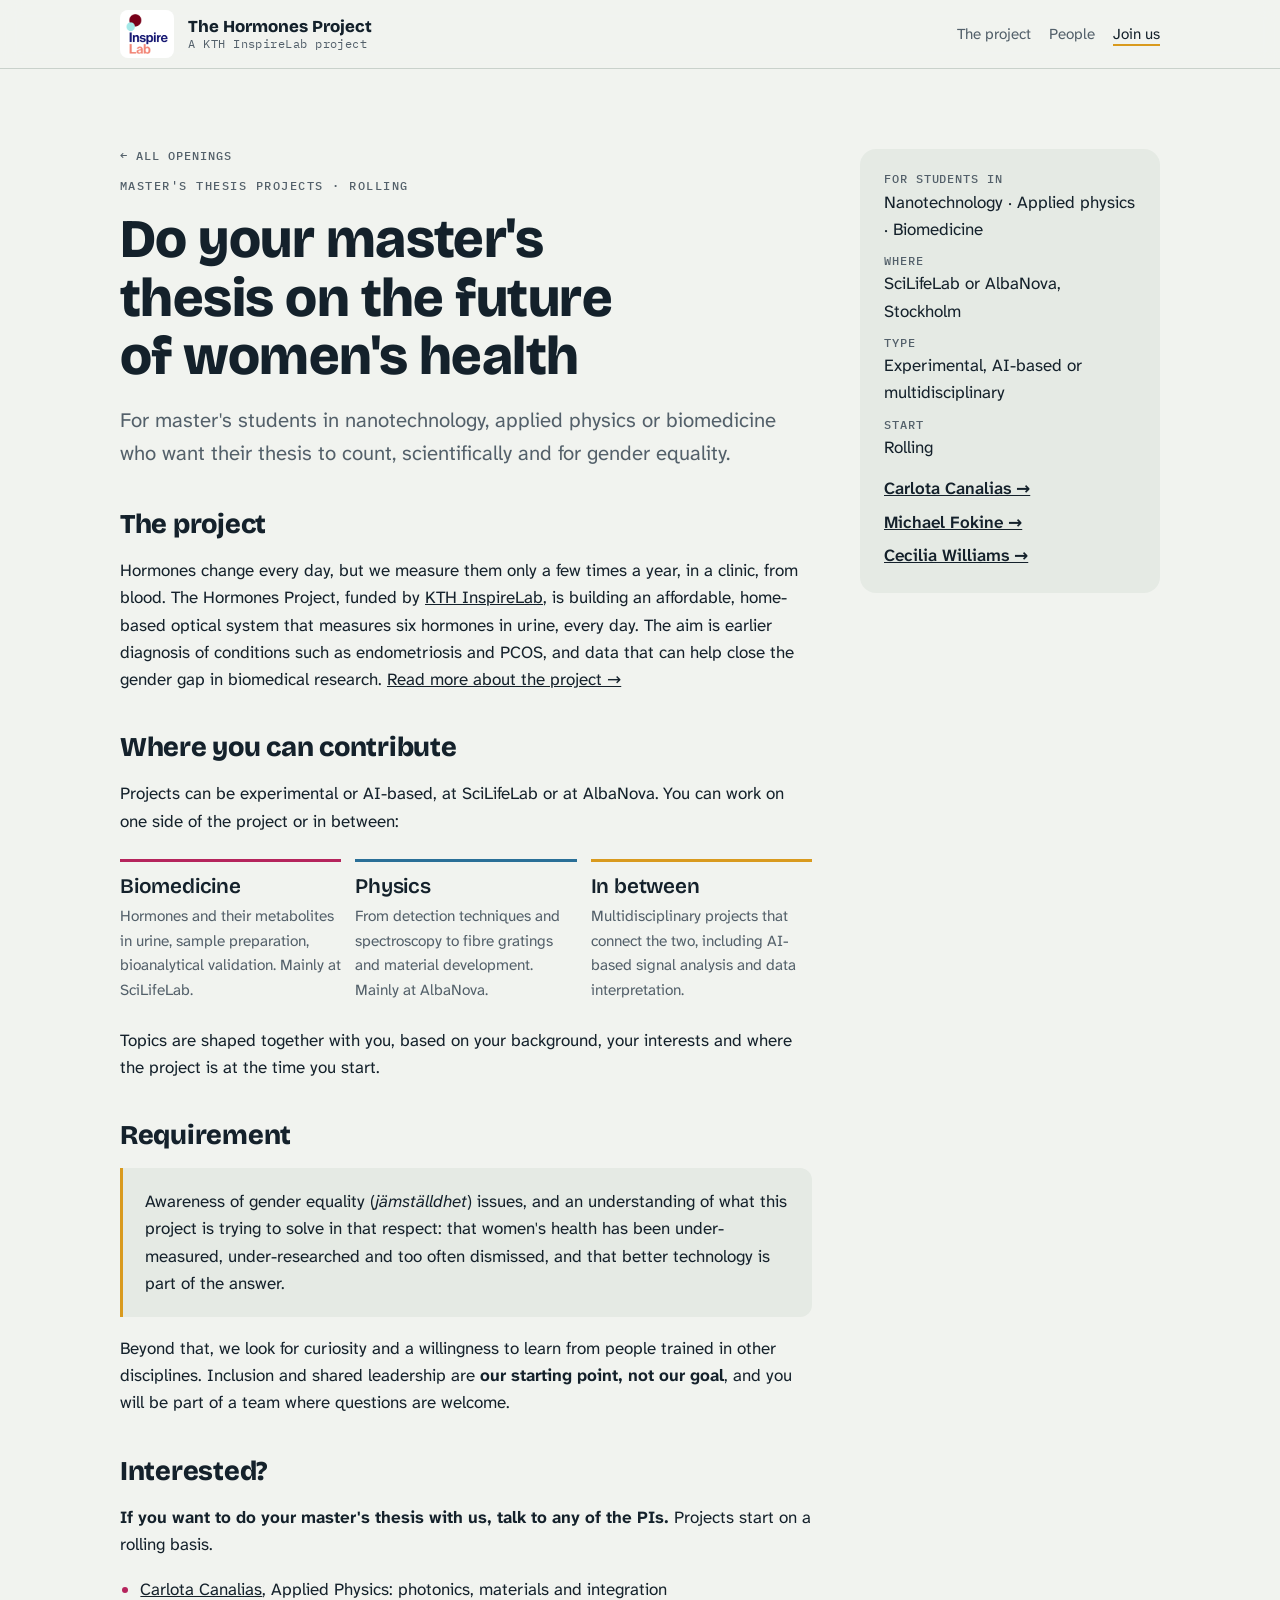
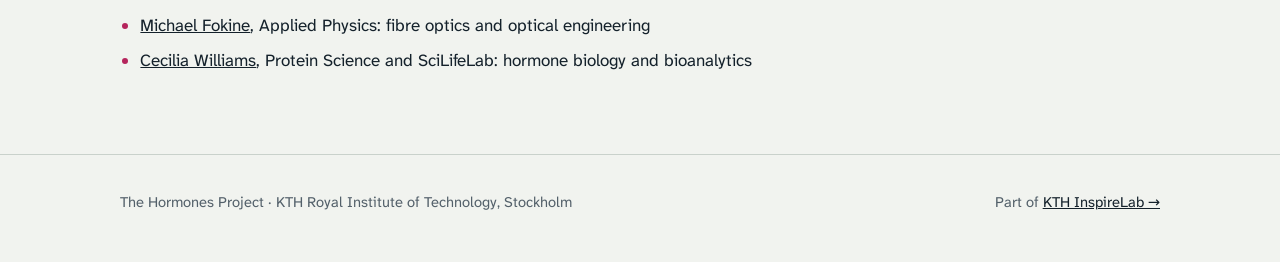
==== master.html @ 11ae4a55 "Add Hormones Project website Main page, PhD ad and master's thesis page for the KTH InspireLab Hormo" ====
<!doctype html>
<html lang="en">
<head>
<meta charset="utf-8">
<meta name="viewport" content="width=device-width, initial-scale=1, viewport-fit=cover">
<title>Master's Thesis Projects · Hormones Project</title>
<meta name="description" content="Master's thesis projects in the KTH InspireLab Hormones Project, for students in nanotechnology, applied physics and biomedicine.">
<link rel="icon" href="inspirelab-logo.png">
<link rel="preconnect" href="https://fonts.googleapis.com">
<link rel="preconnect" href="https://fonts.gstatic.com" crossorigin>
<link rel="stylesheet" href="https://fonts.googleapis.com/css2?family=Bricolage+Grotesque:opsz,wght@12..96,400;12..96,600;12..96,800&family=Atkinson+Hyperlegible+Next:wght@400;600&family=IBM+Plex+Mono:wght@400;500&display=swap">
<link rel="stylesheet" href="style.css">
</head>
<body>
<header class="nav">
  <div class="wrap">
    <div class="brand">
      <a class="logo" href="https://www.kth.se/inspirelab" title="KTH InspireLab"><img src="inspirelab-logo.png" alt="KTH InspireLab" width="240" height="227"></a>
      <a class="name" href="index.html">The Hormones Project<small>A KTH InspireLab project</small></a>
    </div>
    <nav aria-label="Main">
      <ul>
        <li><a href="index.html#project">The project</a></li>
        <li><a href="index.html#people">People</a></li>
        <li><a class="cta" href="index.html#join">Join us</a></li>
      </ul>
    </nav>
  </div>
</header>

<main class="ad">
  <div class="wrap">
    <article>
      <a class="back" href="index.html#join">← All openings</a>
      <div class="eyebrow">Master's thesis projects · Rolling</div>
      <h1>Do your master's thesis on the future of women's health</h1>
      <p class="lede">For master's students in nanotechnology, applied physics or biomedicine who want their thesis to count, scientifically and for gender equality.</p>

      <h2>The project</h2>
      <p>Hormones change every day, but we measure them only a few times a year, in a clinic, from blood. The Hormones Project, funded by <a href="https://www.kth.se/inspirelab">KTH InspireLab</a>, is building an affordable, home-based optical system that measures six hormones in urine, every day. The aim is earlier diagnosis of conditions such as endometriosis and PCOS, and data that can help close the gender gap in biomedical research. <a href="index.html#project">Read more about the project →</a></p>

      <h2>Where you can contribute</h2>
      <p>Projects can be experimental or AI-based, at SciLifeLab or at AlbaNova. You can work on one side of the project or in between:</p>
      <div class="tracks">
        <div><h3>Biomedicine</h3><p>Hormones and their metabolites in urine, sample preparation, bioanalytical validation. Mainly at SciLifeLab.</p></div>
        <div><h3>Physics</h3><p>From detection techniques and spectroscopy to fibre gratings and material development. Mainly at AlbaNova.</p></div>
        <div><h3>In between</h3><p>Multidisciplinary projects that connect the two, including AI-based signal analysis and data interpretation.</p></div>
      </div>
      <p>Topics are shaped together with you, based on your background, your interests and where the project is at the time you start.</p>

      <h2>Requirement</h2>
      <div class="callout">
        <p>Awareness of gender equality (<em>jämställdhet</em>) issues, and an understanding of what this project is trying to solve in that respect: that women's health has been under-measured, under-researched and too often dismissed, and that better technology is part of the answer.</p>
      </div>
      <p>Beyond that, we look for curiosity and a willingness to learn from people trained in other disciplines. Inclusion and shared leadership are <strong>our starting point, not our goal</strong>, and you will be part of a team where questions are welcome.</p>

      <h2>Interested?</h2>
      <p><strong>If you want to do your master's thesis with us, talk to any of the PIs.</strong> Projects start on a rolling basis.</p>
      <ul>
        <li><a href="https://www.kth.se/profile/ccg">Carlota Canalias</a>, Applied Physics: photonics, materials and integration</li>
        <li><a href="https://www.kth.se/profile/fokine">Michael Fokine</a>, Applied Physics: fibre optics and optical engineering</li>
        <li><a href="https://www.kth.se/profile/cwil">Cecilia Williams</a>, Protein Science and SciLifeLab: hormone biology and bioanalytics</li>
      </ul>
    </article>

    <aside aria-label="Key facts">
      <dl>
        <div><dt>For students in</dt><dd>Nanotechnology · Applied physics · Biomedicine</dd></div>
        <div><dt>Where</dt><dd>SciLifeLab or AlbaNova, Stockholm</dd></div>
        <div><dt>Type</dt><dd>Experimental, AI-based or multidisciplinary</dd></div>
        <div><dt>Start</dt><dd>Rolling</dd></div>
      </dl>
      <ul class="pi-links">
        <li><a href="https://www.kth.se/profile/ccg">Carlota Canalias →</a></li>
        <li><a href="https://www.kth.se/profile/fokine">Michael Fokine →</a></li>
        <li><a href="https://www.kth.se/profile/cwil">Cecilia Williams →</a></li>
      </ul>
    </aside>
  </div>
</main>

<footer>
  <div class="wrap">
    <span>The Hormones Project · KTH Royal Institute of Technology, Stockholm</span>
    <span>Part of <a href="https://www.kth.se/inspirelab">KTH InspireLab →</a></span>
  </div>
</footer>
</body>
</html>
---- style.css ----
/* Shared styles for the Hormones Project pages. A continuous hormone curve vs. sparse clinic dots is the recurring motif. */
:root{
  --paper:#F1F3EF; --paper-2:#E5EAE4; --ink:#14212B; --muted:#53606A; --line:#C9D1CB;
  --curve:#B5245C; --curve-soft:#B5245C22; --sample:#D99A1E; --sample-soft:#D99A1E33; --light:#2A6F97;
  --display:"Bricolage Grotesque",ui-sans-serif,system-ui,sans-serif;
  --body:"Atkinson Hyperlegible Next",ui-sans-serif,system-ui,-apple-system,"Segoe UI",sans-serif;
  --mono:"IBM Plex Mono",ui-monospace,SFMono-Regular,Menlo,monospace;
  --wrap:1120px;
}
@media (prefers-color-scheme: dark){:root:not([data-theme="light"]){
  --paper:#0E151B; --paper-2:#16212A; --ink:#E6ECE8; --muted:#9AA7AE; --line:#2A3843;
  --curve:#F0679A; --curve-soft:#F0679A26; --sample:#F2B544; --sample-soft:#F2B54433; --light:#6FB3D9; color-scheme:dark}}
:root[data-theme="dark"]{
  --paper:#0E151B; --paper-2:#16212A; --ink:#E6ECE8; --muted:#9AA7AE; --line:#2A3843;
  --curve:#F0679A; --curve-soft:#F0679A26; --sample:#F2B544; --sample-soft:#F2B54433; --light:#6FB3D9; color-scheme:dark}

*{box-sizing:border-box}
html{scroll-behavior:smooth}
@media (prefers-reduced-motion: reduce){html{scroll-behavior:auto}*{animation:none!important;transition:none!important}}
body{margin:0;background:var(--paper);color:var(--ink);font:400 1.0625rem/1.6 var(--body)}
a{color:inherit}
a:focus-visible,button:focus-visible{outline:2px solid var(--curve);outline-offset:3px;border-radius:4px}
img{max-width:100%}
[hidden]{display:none!important}
.wrap{max-width:var(--wrap);margin:0 auto;padding-inline:clamp(16px,4vw,40px)}
h1,h2,h3{font-family:var(--display);text-wrap:balance;margin:0;line-height:1.08;letter-spacing:-.01em}
h1{font-size:clamp(2.4rem,6.4vw,5rem);font-weight:800}
h2{font-size:clamp(1.9rem,4vw,3rem);font-weight:800}
h3{font-size:1.3rem;font-weight:600}
p{margin:0;max-width:64ch}
.eyebrow{font:500 .78rem/1 var(--mono);letter-spacing:.12em;text-transform:uppercase;color:var(--muted)}
.lede{font-size:clamp(1.1rem,1.6vw,1.3rem);color:var(--muted)}
section{padding-block:clamp(56px,9vw,112px);border-top:1px solid var(--line)}
.stack{display:flex;flex-direction:column;gap:20px}
.src{font:400 .72rem/1.4 var(--mono);color:var(--muted)}

/* nav */
header.nav{position:sticky;top:env(safe-area-inset-top,0px);z-index:10;background:color-mix(in srgb,var(--paper) 88%,transparent);backdrop-filter:blur(10px);border-bottom:1px solid var(--line)}
header.nav .wrap{display:flex;align-items:center;justify-content:space-between;gap:16px;padding-block:10px;flex-wrap:wrap}
.brand{display:flex;align-items:center;gap:14px;min-width:0}
.brand .logo{display:block;flex:none;background:#fff;border-radius:8px;padding:4px 6px;line-height:0}
.brand .logo img{height:40px;width:auto}
.brand .name{font:800 1.05rem/1.15 var(--display);text-decoration:none}
.brand .name small{display:block;font:400 .72rem/1.2 var(--mono);color:var(--muted);letter-spacing:.04em}
nav ul{display:flex;gap:4px 18px;list-style:none;margin:0;padding:0;flex-wrap:wrap;font-size:.95rem}
nav a{text-decoration:none;color:var(--muted)}
nav a:hover{color:var(--ink)}
nav a.cta{color:var(--ink);border-bottom:2px solid var(--sample)}

/* hero */
.hero{padding-block:clamp(40px,7vw,88px) clamp(32px,5vw,56px);border-top:0}
.hero .grid{display:grid;grid-template-columns:minmax(0,1fr);gap:28px}
.hero h1 span{color:var(--curve)}
.part-of{display:inline-flex;align-items:center;gap:10px;text-decoration:none;font:500 .78rem/1 var(--mono);letter-spacing:.12em;text-transform:uppercase;color:var(--muted)}
.part-of:hover{color:var(--ink)}
.part-of img{height:28px;width:auto;background:#fff;border-radius:6px;padding:3px 4px}
.btns{display:flex;gap:12px;flex-wrap:wrap}
.btn{display:inline-flex;align-items:center;gap:8px;padding:12px 20px;border-radius:999px;text-decoration:none;font-weight:600;border:1.5px solid var(--ink)}
.btn.solid{background:var(--ink);color:var(--paper)}
.btn:hover{transform:translateY(-1px)}
.chart{margin-top:8px;background:var(--paper-2);border-radius:18px;padding:clamp(14px,2.5vw,28px);overflow-x:auto}
.chart svg{display:block;width:100%;min-width:560px;height:auto}
.chart text{font-family:var(--mono);font-size:11px;fill:var(--muted)}
.legend{display:flex;flex-wrap:wrap;gap:8px 22px;margin-top:12px;font:400 .8rem/1.3 var(--mono);color:var(--muted)}
.legend b{display:inline-block;width:18px;height:3px;border-radius:2px;vertical-align:middle;margin-right:8px}

/* problem / tubes */
.two{display:grid;grid-template-columns:minmax(0,1fr);gap:40px}
@media(min-width:860px){.two{grid-template-columns:minmax(0,5fr) minmax(0,6fr);align-items:start}}
.tubes{display:flex;flex-direction:column;gap:22px}
.row-label{display:flex;justify-content:space-between;gap:12px;font:400 .78rem/1.3 var(--mono);color:var(--muted);margin-bottom:8px}
.row{display:grid;grid-template-columns:repeat(28,minmax(0,1fr));gap:3px}
.tube{aspect-ratio:1/3.4;max-width:100%;border:1.5px solid var(--line);border-radius:3px 3px 8px 8px;position:relative;overflow:hidden}
.tube.on::after{content:"";position:absolute;inset:auto 0 0 0;height:62%;background:var(--sample)}
.tube.on{border-color:var(--sample)}
.days{display:flex;justify-content:space-between;font:400 .72rem/1 var(--mono);color:var(--muted);margin-top:6px}
.pull{font:600 clamp(1.3rem,2.4vw,1.8rem)/1.25 var(--display);max-width:30ch}
.pull em{font-style:normal;color:var(--curve)}

/* stats */
.stats{display:grid;grid-template-columns:minmax(0,1fr);gap:28px;margin-top:48px}
@media(min-width:760px){.stats{grid-template-columns:repeat(3,minmax(0,1fr))}}
.stats div{display:flex;flex-direction:column;gap:8px;padding-top:16px;border-top:3px solid var(--curve)}
.stats .n{font:800 clamp(2.2rem,4vw,3rem)/1 var(--display);color:var(--curve)}

/* idea flow / steps */
.flow{display:grid;grid-template-columns:minmax(0,1fr);gap:0;margin-top:36px;border:1px solid var(--line);border-radius:18px;overflow:hidden}
@media(min-width:760px){.flow{grid-template-columns:repeat(3,minmax(0,1fr))}}
.flow > div{padding:26px;display:flex;flex-direction:column;gap:10px;background:var(--paper)}
.flow > div + div{border-top:1px solid var(--line)}
@media(min-width:760px){.flow > div + div{border-top:0;border-left:1px solid var(--line)}}
.flow .k{font:500 .75rem/1 var(--mono);letter-spacing:.1em;text-transform:uppercase}
.flow > div:nth-child(1) .k{color:var(--light)} .flow > div:nth-child(2) .k{color:var(--sample)} .flow > div:nth-child(3) .k{color:var(--curve)}
.flow p{color:var(--muted);font-size:.98rem}
.steps{display:grid;grid-template-columns:minmax(0,1fr);gap:0;margin:40px 0 0;padding:0;list-style:none;counter-reset:s}
@media(min-width:900px){.steps{grid-template-columns:repeat(4,minmax(0,1fr))}}
.steps li{counter-increment:s;padding:20px 18px 20px 0;border-top:1px solid var(--line);display:flex;flex-direction:column;gap:6px}
@media(min-width:900px){.steps li{border-top:3px solid var(--ink)}}
.steps li::before{content:"0" counter(s);font:500 .78rem/1 var(--mono);color:var(--curve)}
.steps p{color:var(--muted);font-size:.95rem}

/* research questions */
.qs{display:grid;grid-template-columns:minmax(0,1fr);gap:28px;margin-top:40px}
@media(min-width:860px){.qs{grid-template-columns:repeat(3,minmax(0,1fr))}}
.q{display:flex;flex-direction:column;gap:12px;padding-top:18px;border-top:3px solid var(--ink)}
.q p{color:var(--muted)}
.q .who{font:400 .78rem/1.4 var(--mono);color:var(--muted)}
.hormones{display:flex;flex-wrap:wrap;gap:6px;margin-top:4px}
.hormones span{font:500 .78rem/1 var(--mono);padding:6px 9px;border-radius:999px;background:var(--curve-soft);color:var(--ink)}
.facts{display:flex;flex-wrap:wrap;gap:10px;margin-top:36px}
.facts span{padding:10px 16px;border:1px solid var(--line);border-radius:999px;font-size:.95rem}
.facts b{font-family:var(--display)}

/* how we work */
.dark{background:var(--ink);color:var(--paper);border-top:0}
.dark .eyebrow,.dark .lede,.dark p{color:color-mix(in srgb,var(--paper) 78%,var(--ink))}
.dark h2 span,.dark em{color:var(--sample);font-style:normal}
.practice{display:grid;grid-template-columns:minmax(0,1fr);gap:0;margin-top:36px;list-style:none;padding:0}
@media(min-width:760px){.practice{grid-template-columns:repeat(2,minmax(0,1fr));column-gap:40px}}
.practice li{padding-block:16px;border-top:1px solid color-mix(in srgb,var(--paper) 22%,var(--ink));display:flex;flex-direction:column;gap:4px}
.practice strong{font-family:var(--display);font-size:1.15rem}
.practice span{color:color-mix(in srgb,var(--paper) 72%,var(--ink));font-size:.98rem}

/* people */
.pis{display:grid;grid-template-columns:minmax(0,1fr);gap:28px;margin-top:40px}
@media(min-width:820px){.pis{grid-template-columns:repeat(3,minmax(0,1fr))}}
.pi{display:flex;flex-direction:column;gap:10px;padding-top:18px;border-top:3px solid var(--curve)}
.pi .field{font:500 .78rem/1.4 var(--mono);color:var(--curve);letter-spacing:.04em}
.pi .dept{font-size:.95rem;color:var(--muted)}
.pi p{font-size:.98rem}
.pi a.profile{align-self:flex-start;font-weight:600;text-decoration:none;border-bottom:2px solid var(--sample);margin-top:4px}
.team{display:flex;flex-wrap:wrap;gap:10px;margin-top:36px}
.team span{padding:10px 16px;border:1px solid var(--line);border-radius:999px;font-size:.95rem}

/* join */
.join{display:grid;grid-template-columns:minmax(0,1fr);gap:16px;margin-top:40px}
@media(min-width:760px){.join{grid-template-columns:repeat(2,minmax(0,1fr))}}
.card{border:1px solid var(--line);border-radius:16px;padding:24px;display:flex;flex-direction:column;gap:12px}
.card p{color:var(--muted)}
.card .btn{align-self:flex-start;margin-top:auto}
.status{align-self:flex-start;font:500 .72rem/1 var(--mono);padding:6px 10px;border-radius:999px;background:var(--paper-2);color:var(--muted)}
.status.open{background:var(--sample-soft);color:var(--ink)}

/* support */
.support{display:grid;grid-template-columns:minmax(0,1fr);gap:28px;margin-top:40px}
@media(min-width:640px){.support{grid-template-columns:repeat(2,minmax(0,1fr))}}
@media(min-width:1000px){.support{grid-template-columns:repeat(4,minmax(0,1fr))}}
.support div{display:flex;flex-direction:column;gap:8px}
.support .n{font:800 2rem/1 var(--display);color:var(--sample)}
.support p{color:var(--muted)}
.contact{margin-top:44px;display:flex;flex-wrap:wrap;align-items:center;gap:14px 20px;padding:24px;border-radius:16px;background:var(--paper-2)}
.contact code{font:500 1.05rem/1 var(--mono);user-select:all}
.mails{list-style:none;margin:0;padding:0;display:flex;flex-direction:column;gap:12px}
.mails li{display:flex;flex-wrap:wrap;align-items:center;gap:8px 16px}
.mails li span{min-width:9.5em;color:var(--muted)}
.mails li code{min-width:8.5em}
.copy{font:600 .9rem/1 var(--body);padding:10px 16px;border-radius:999px;border:1.5px solid var(--ink);background:transparent;color:var(--ink);cursor:pointer}

/* ad pages (PhD, master's) */
.ad{padding-block:clamp(40px,7vw,80px)}
.ad .wrap{display:grid;grid-template-columns:minmax(0,1fr);gap:48px}
@media(min-width:960px){.ad .wrap{grid-template-columns:minmax(0,1fr) 300px;align-items:start}}
.ad article{display:flex;flex-direction:column;gap:18px;max-width:68ch}
.ad article h1{font-size:clamp(2rem,5vw,3.4rem)}
.ad article h2{font-size:clamp(1.35rem,2.4vw,1.7rem);margin-top:22px}
.ad article ul{margin:0;padding-left:1.2em;display:flex;flex-direction:column;gap:8px}
.ad article li::marker{color:var(--curve)}
.ad .back{font:500 .78rem/1 var(--mono);letter-spacing:.08em;text-transform:uppercase;color:var(--muted);text-decoration:none}
.ad .back:hover{color:var(--ink)}
.ad aside{position:sticky;top:96px;display:flex;flex-direction:column;gap:14px;padding:24px;border-radius:16px;background:var(--paper-2)}
.ad aside dl{margin:0;display:grid;gap:12px}
.ad aside dt{font:500 .72rem/1 var(--mono);letter-spacing:.08em;text-transform:uppercase;color:var(--muted)}
.ad aside dd{margin:4px 0 0}
.tracks{display:grid;grid-template-columns:minmax(0,1fr);gap:14px;margin:6px 0}
@media(min-width:700px){.tracks{grid-template-columns:repeat(3,minmax(0,1fr))}}
.tracks div{border-top:3px solid var(--ink);padding-top:14px;display:flex;flex-direction:column;gap:6px}
.tracks div:nth-child(1){border-color:var(--curve)} .tracks div:nth-child(2){border-color:var(--light)} .tracks div:nth-child(3){border-color:var(--sample)}
.tracks p{font-size:.96rem;color:var(--muted)}
.callout{padding:20px 22px;border-left:3px solid var(--sample);background:var(--paper-2);border-radius:0 12px 12px 0}
.pi-links{display:flex;flex-direction:column;gap:6px;margin:0;padding:0;list-style:none}
.pi-links a{font-weight:600}

footer{border-top:1px solid var(--line);padding-block:36px 48px;font-size:.92rem;color:var(--muted)}
footer .wrap{display:flex;flex-wrap:wrap;gap:12px 28px;justify-content:space-between;align-items:center}
footer a{color:var(--ink)}
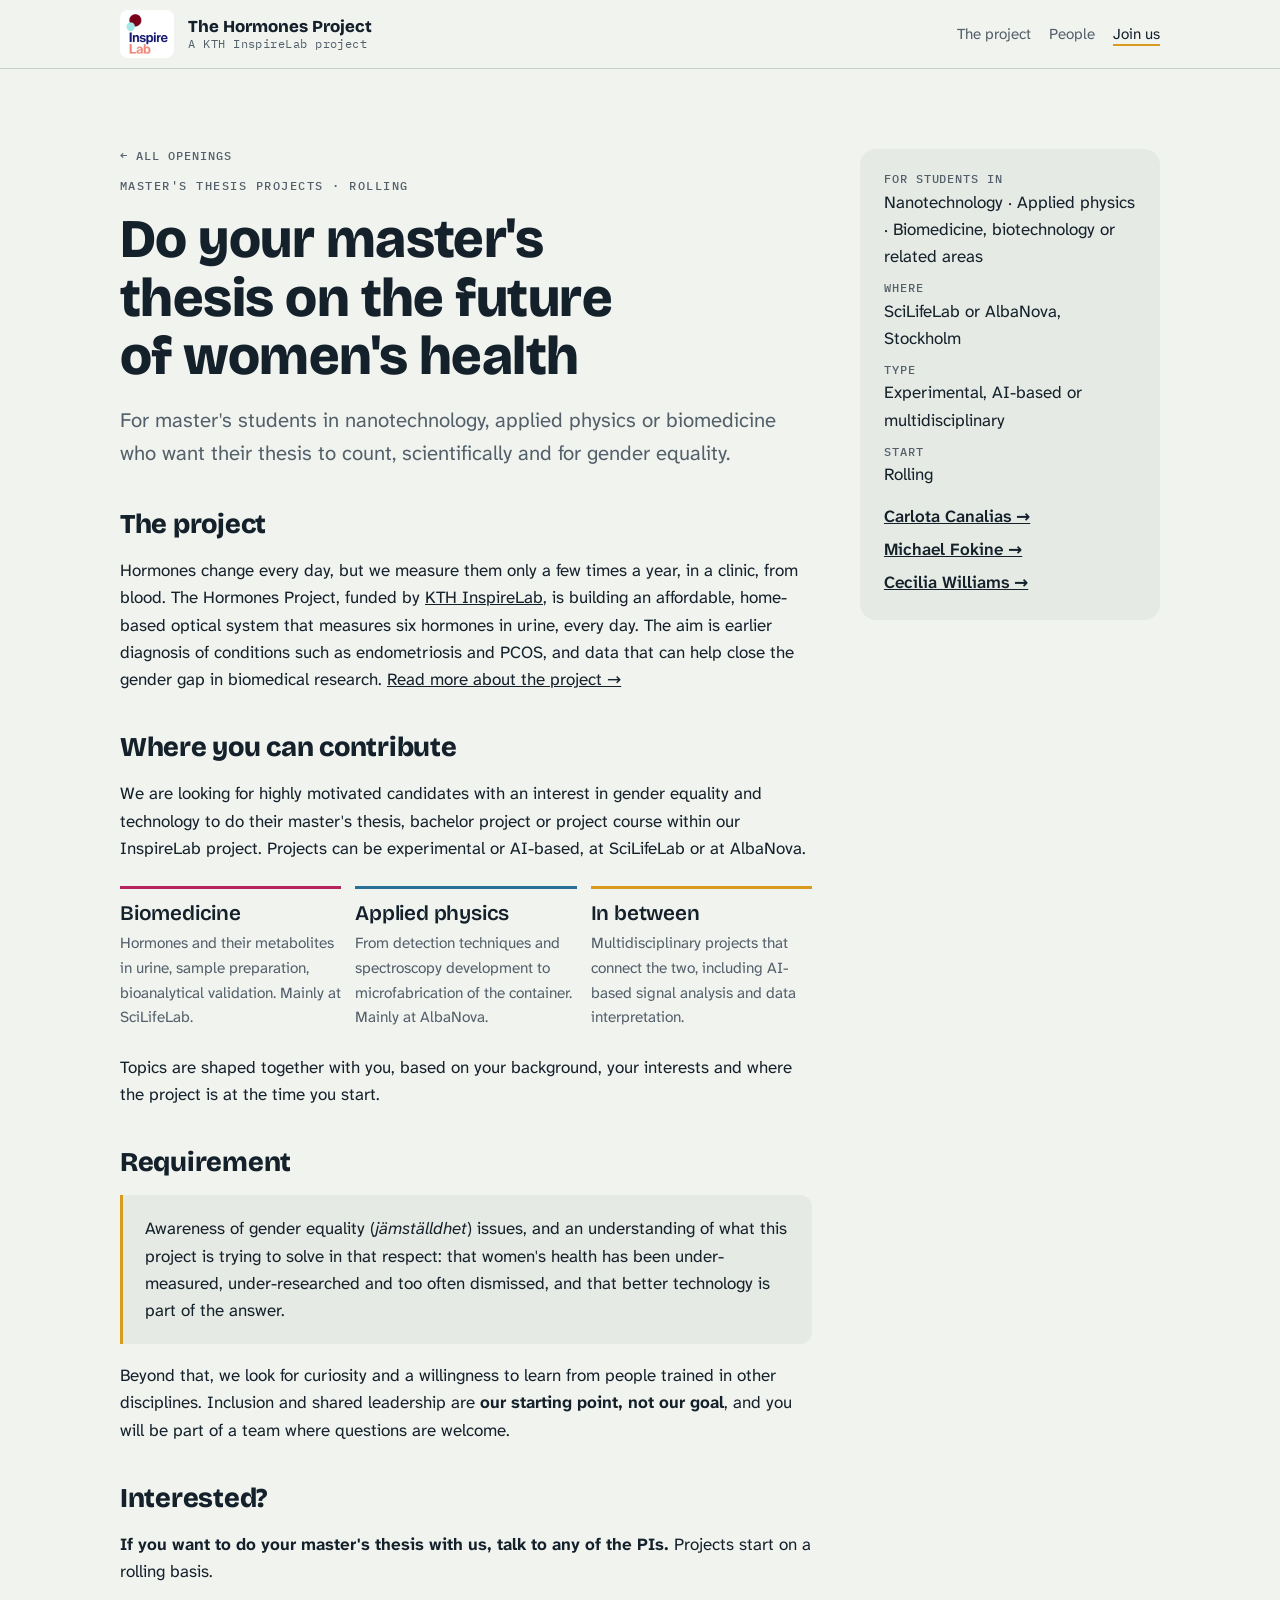
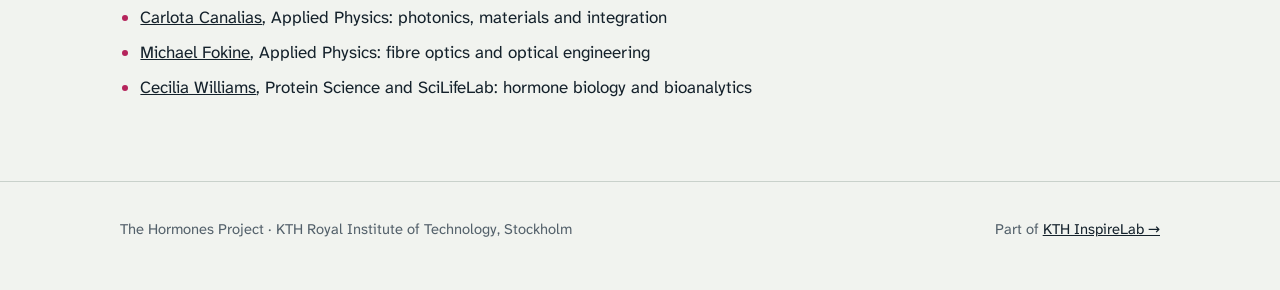
==== commit b122cb1f: "Update master's projects page wording Broaden to bachelor projects and project courses, rename the p" ====
--- a/master.html
+++ b/master.html
@@ -40,10 +40,10 @@
       <p>Hormones change every day, but we measure them only a few times a year, in a clinic, from blood. The Hormones Project, funded by <a href="https://www.kth.se/inspirelab">KTH InspireLab</a>, is building an affordable, home-based optical system that measures six hormones in urine, every day. The aim is earlier diagnosis of conditions such as endometriosis and PCOS, and data that can help close the gender gap in biomedical research. <a href="index.html#project">Read more about the project →</a></p>
 
       <h2>Where you can contribute</h2>
-      <p>Projects can be experimental or AI-based, at SciLifeLab or at AlbaNova. You can work on one side of the project or in between:</p>
+      <p>We are looking for highly motivated candidates with an interest in gender equality and technology to do their master's thesis, bachelor project or project course within our InspireLab project. Projects can be experimental or AI-based, at SciLifeLab or at AlbaNova.</p>
       <div class="tracks">
         <div><h3>Biomedicine</h3><p>Hormones and their metabolites in urine, sample preparation, bioanalytical validation. Mainly at SciLifeLab.</p></div>
-        <div><h3>Physics</h3><p>From detection techniques and spectroscopy to fibre gratings and material development. Mainly at AlbaNova.</p></div>
+        <div><h3>Applied physics</h3><p>From detection techniques and spectroscopy development to microfabrication of the container. Mainly at AlbaNova.</p></div>
         <div><h3>In between</h3><p>Multidisciplinary projects that connect the two, including AI-based signal analysis and data interpretation.</p></div>
       </div>
       <p>Topics are shaped together with you, based on your background, your interests and where the project is at the time you start.</p>
@@ -65,7 +65,7 @@
 
     <aside aria-label="Key facts">
       <dl>
-        <div><dt>For students in</dt><dd>Nanotechnology · Applied physics · Biomedicine</dd></div>
+        <div><dt>For students in</dt><dd>Nanotechnology · Applied physics · Biomedicine, biotechnology or related areas</dd></div>
         <div><dt>Where</dt><dd>SciLifeLab or AlbaNova, Stockholm</dd></div>
         <div><dt>Type</dt><dd>Experimental, AI-based or multidisciplinary</dd></div>
         <div><dt>Start</dt><dd>Rolling</dd></div>
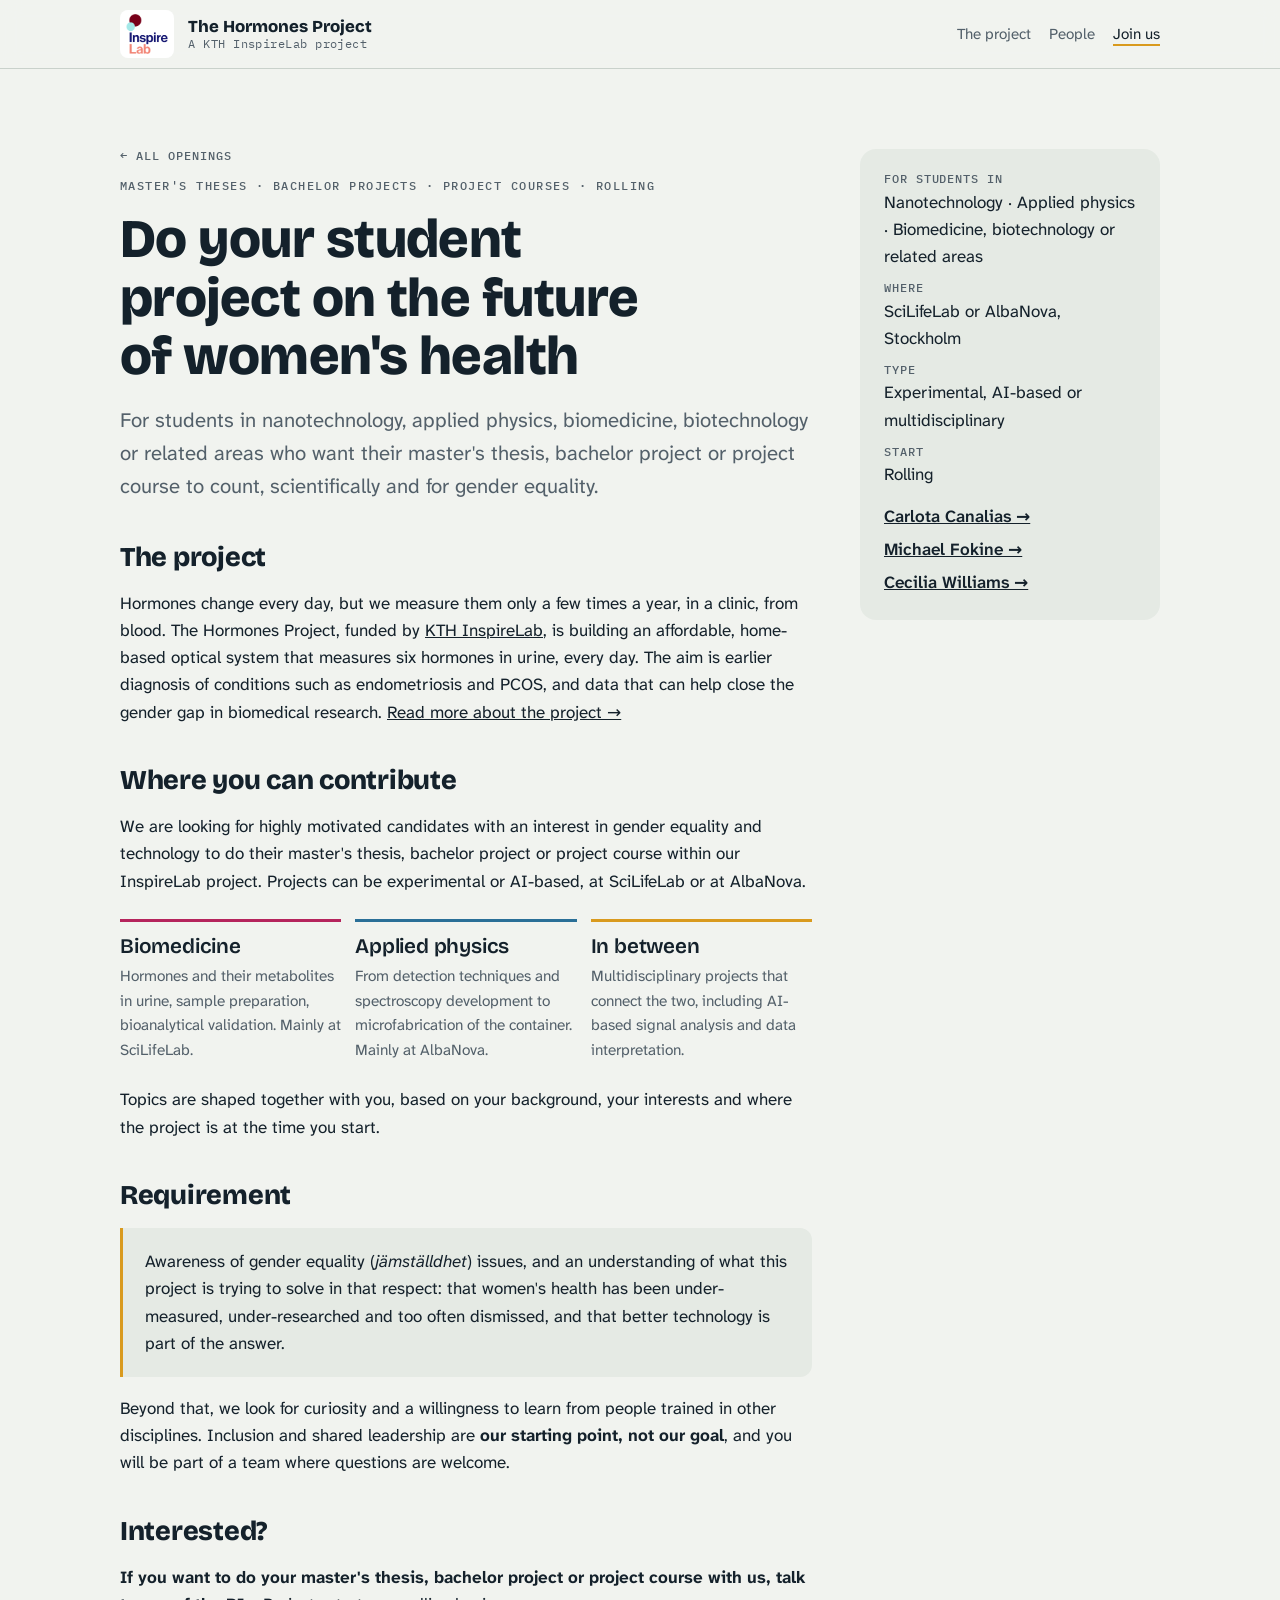
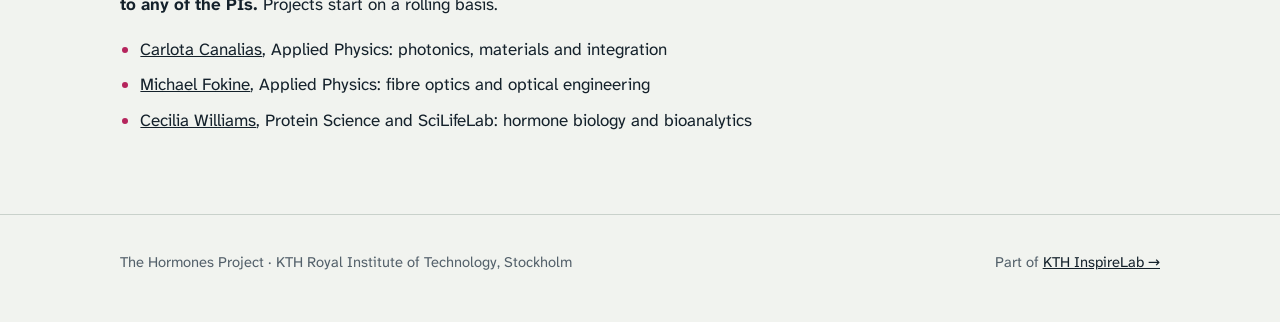
==== commit 03a2dea2: "Cover bachelor projects and project courses Broaden the student projects page title and intro, and t" ====
--- a/master.html
+++ b/master.html
@@ -3,8 +3,8 @@
 <head>
 <meta charset="utf-8">
 <meta name="viewport" content="width=device-width, initial-scale=1, viewport-fit=cover">
-<title>Master's Thesis Projects · Hormones Project</title>
-<meta name="description" content="Master's thesis projects in the KTH InspireLab Hormones Project, for students in nanotechnology, applied physics and biomedicine.">
+<title>Student Projects · Hormones Project</title>
+<meta name="description" content="Master's theses, bachelor projects and project courses in the KTH InspireLab Hormones Project, for students in nanotechnology, applied physics, biomedicine, biotechnology and related areas.">
 <link rel="icon" href="inspirelab-logo.png">
 <link rel="preconnect" href="https://fonts.googleapis.com">
 <link rel="preconnect" href="https://fonts.gstatic.com" crossorigin>
@@ -32,9 +32,9 @@
   <div class="wrap">
     <article>
       <a class="back" href="index.html#join">← All openings</a>
-      <div class="eyebrow">Master's thesis projects · Rolling</div>
-      <h1>Do your master's thesis on the future of women's health</h1>
-      <p class="lede">For master's students in nanotechnology, applied physics or biomedicine who want their thesis to count, scientifically and for gender equality.</p>
+      <div class="eyebrow">Master's theses · Bachelor projects · Project courses · Rolling</div>
+      <h1>Do your student project on the future of women's health</h1>
+      <p class="lede">For students in nanotechnology, applied physics, biomedicine, biotechnology or related areas who want their master's thesis, bachelor project or project course to count, scientifically and for gender equality.</p>
 
       <h2>The project</h2>
       <p>Hormones change every day, but we measure them only a few times a year, in a clinic, from blood. The Hormones Project, funded by <a href="https://www.kth.se/inspirelab">KTH InspireLab</a>, is building an affordable, home-based optical system that measures six hormones in urine, every day. The aim is earlier diagnosis of conditions such as endometriosis and PCOS, and data that can help close the gender gap in biomedical research. <a href="index.html#project">Read more about the project →</a></p>
@@ -55,7 +55,7 @@
       <p>Beyond that, we look for curiosity and a willingness to learn from people trained in other disciplines. Inclusion and shared leadership are <strong>our starting point, not our goal</strong>, and you will be part of a team where questions are welcome.</p>
 
       <h2>Interested?</h2>
-      <p><strong>If you want to do your master's thesis with us, talk to any of the PIs.</strong> Projects start on a rolling basis.</p>
+      <p><strong>If you want to do your master's thesis, bachelor project or project course with us, talk to any of the PIs.</strong> Projects start on a rolling basis.</p>
       <ul>
         <li><a href="https://www.kth.se/profile/ccg">Carlota Canalias</a>, Applied Physics: photonics, materials and integration</li>
         <li><a href="https://www.kth.se/profile/fokine">Michael Fokine</a>, Applied Physics: fibre optics and optical engineering</li>
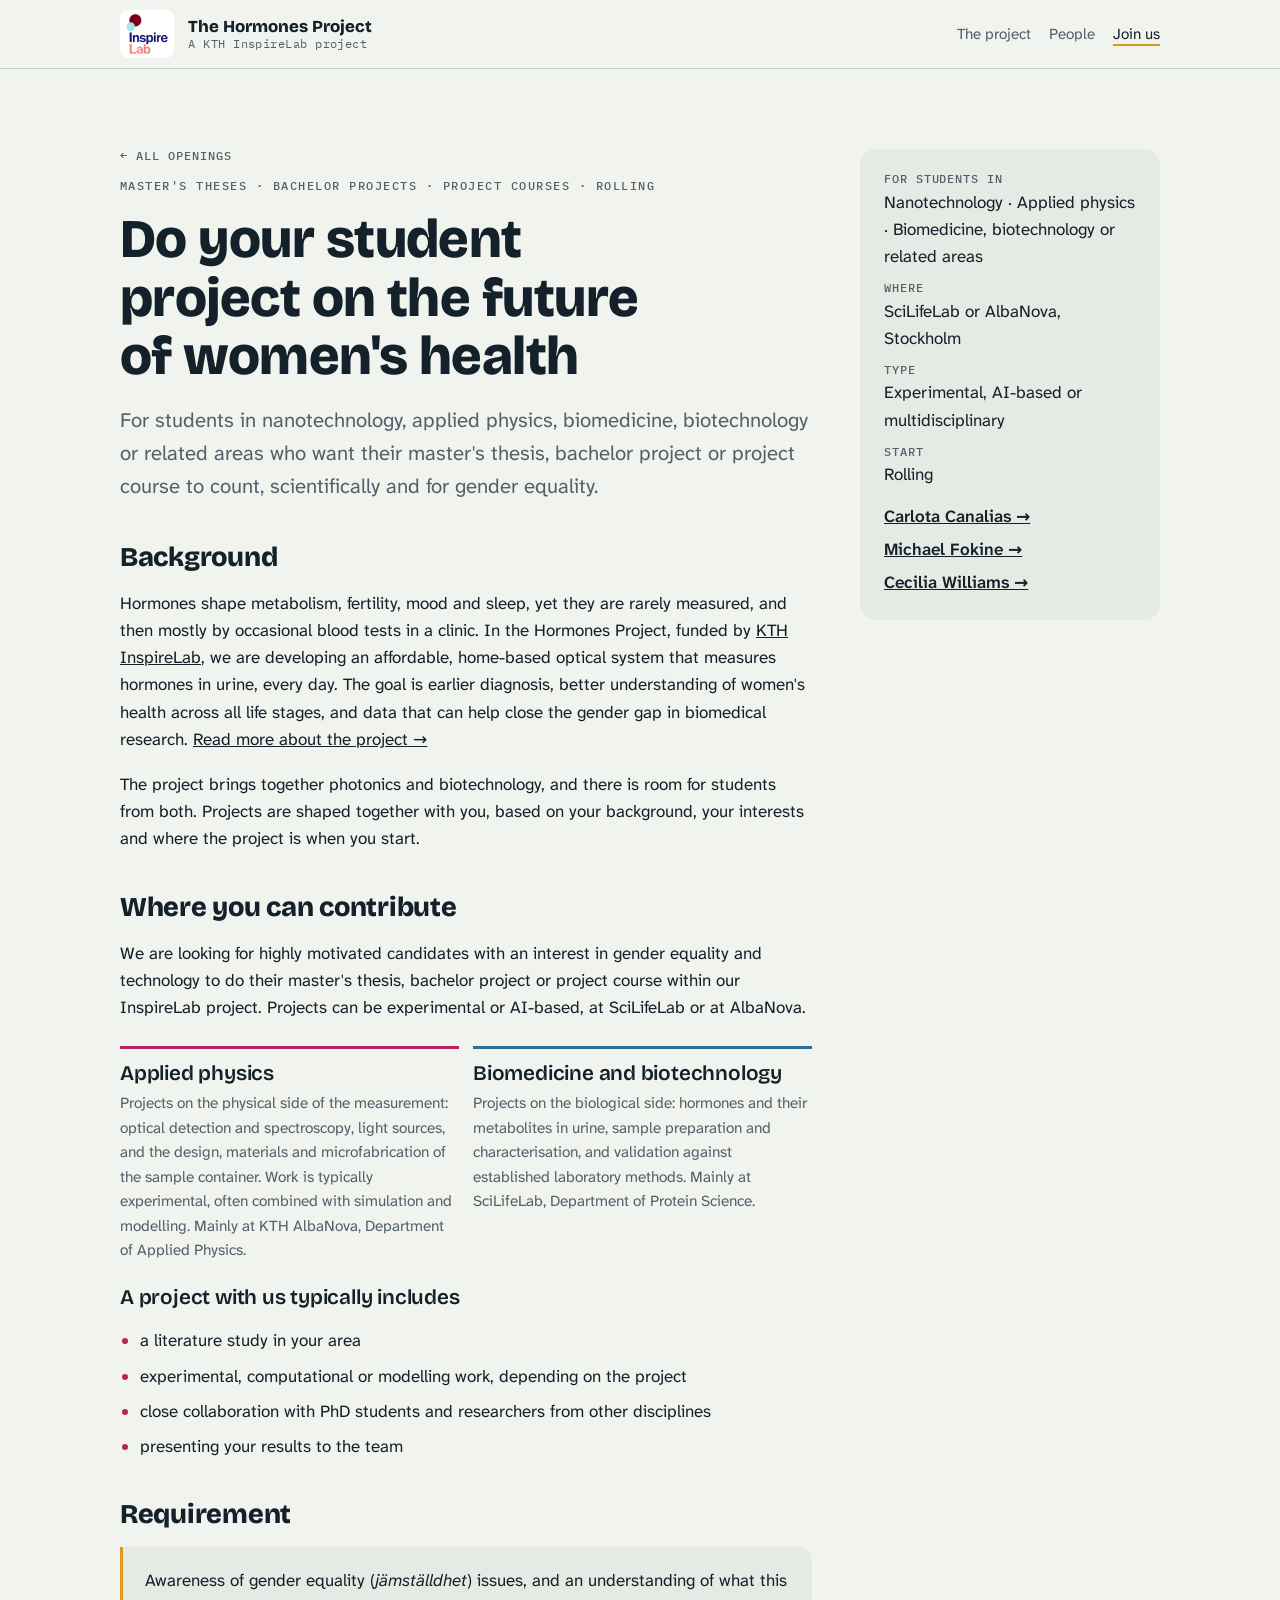
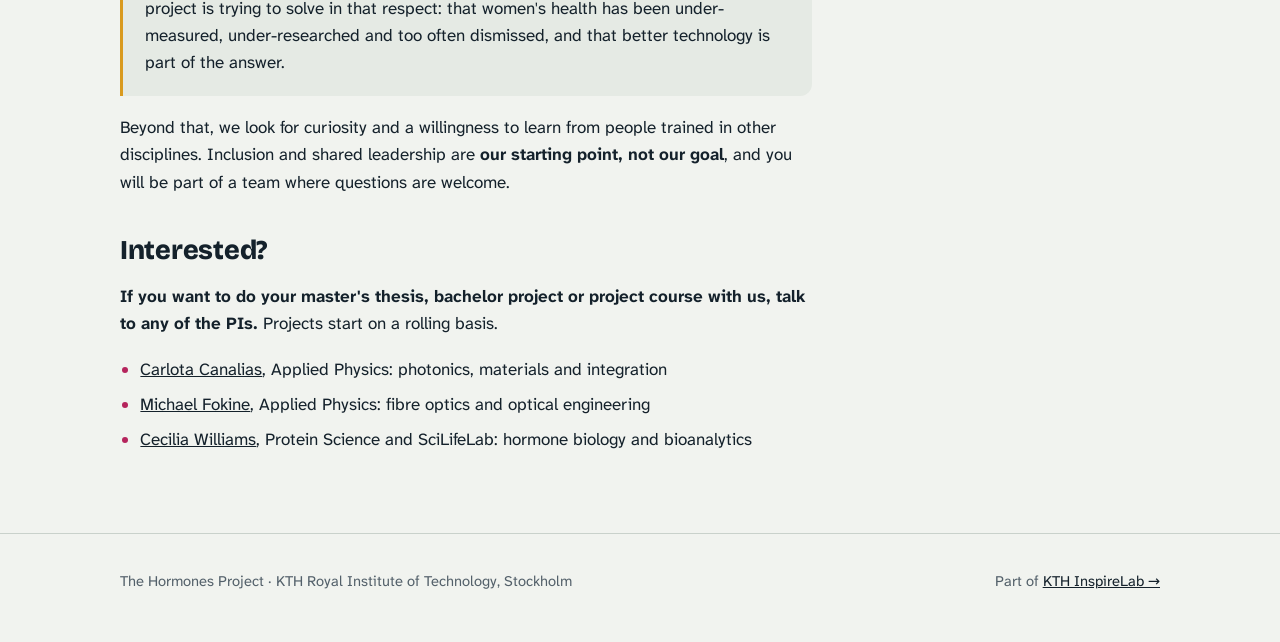
==== commit 7ff4cb55: "Make student projects page evergreen Use the generic student-project ad text; drop the data/AI area " ====
--- a/master.html
+++ b/master.html
@@ -36,17 +36,23 @@
       <h1>Do your student project on the future of women's health</h1>
       <p class="lede">For students in nanotechnology, applied physics, biomedicine, biotechnology or related areas who want their master's thesis, bachelor project or project course to count, scientifically and for gender equality.</p>
 
-      <h2>The project</h2>
-      <p>Hormones change every day, but we measure them only a few times a year, in a clinic, from blood. The Hormones Project, funded by <a href="https://www.kth.se/inspirelab">KTH InspireLab</a>, is building an affordable, home-based optical system that measures six hormones in urine, every day. The aim is earlier diagnosis of conditions such as endometriosis and PCOS, and data that can help close the gender gap in biomedical research. <a href="index.html#project">Read more about the project →</a></p>
+      <h2>Background</h2>
+      <p>Hormones shape metabolism, fertility, mood and sleep, yet they are rarely measured, and then mostly by occasional blood tests in a clinic. In the Hormones Project, funded by <a href="https://www.kth.se/inspirelab">KTH InspireLab</a>, we are developing an affordable, home-based optical system that measures hormones in urine, every day. The goal is earlier diagnosis, better understanding of women's health across all life stages, and data that can help close the gender gap in biomedical research. <a href="index.html#project">Read more about the project →</a></p>
+      <p>The project brings together photonics and biotechnology, and there is room for students from both. Projects are shaped together with you, based on your background, your interests and where the project is when you start.</p>
 
       <h2>Where you can contribute</h2>
       <p>We are looking for highly motivated candidates with an interest in gender equality and technology to do their master's thesis, bachelor project or project course within our InspireLab project. Projects can be experimental or AI-based, at SciLifeLab or at AlbaNova.</p>
-      <div class="tracks">
-        <div><h3>Biomedicine</h3><p>Hormones and their metabolites in urine, sample preparation, bioanalytical validation. Mainly at SciLifeLab.</p></div>
-        <div><h3>Applied physics</h3><p>From detection techniques and spectroscopy development to microfabrication of the container. Mainly at AlbaNova.</p></div>
-        <div><h3>In between</h3><p>Multidisciplinary projects that connect the two, including AI-based signal analysis and data interpretation.</p></div>
+      <div class="tracks two">
+        <div><h3>Applied physics</h3><p>Projects on the physical side of the measurement: optical detection and spectroscopy, light sources, and the design, materials and microfabrication of the sample container. Work is typically experimental, often combined with simulation and modelling. Mainly at KTH AlbaNova, Department of Applied Physics.</p></div>
+        <div><h3>Biomedicine and biotechnology</h3><p>Projects on the biological side: hormones and their metabolites in urine, sample preparation and characterisation, and validation against established laboratory methods. Mainly at SciLifeLab, Department of Protein Science.</p></div>
       </div>
-      <p>Topics are shaped together with you, based on your background, your interests and where the project is at the time you start.</p>
+      <h3>A project with us typically includes</h3>
+      <ul>
+        <li>a literature study in your area</li>
+        <li>experimental, computational or modelling work, depending on the project</li>
+        <li>close collaboration with PhD students and researchers from other disciplines</li>
+        <li>presenting your results to the team</li>
+      </ul>
 
       <h2>Requirement</h2>
       <div class="callout">
--- a/style.css
+++ b/style.css
@@ -173,6 +173,7 @@
 .ad aside dd{margin:4px 0 0}
 .tracks{display:grid;grid-template-columns:minmax(0,1fr);gap:14px;margin:6px 0}
 @media(min-width:700px){.tracks{grid-template-columns:repeat(3,minmax(0,1fr))}}
+@media(min-width:700px){.tracks.two{grid-template-columns:repeat(2,minmax(0,1fr))}}
 .tracks div{border-top:3px solid var(--ink);padding-top:14px;display:flex;flex-direction:column;gap:6px}
 .tracks div:nth-child(1){border-color:var(--curve)} .tracks div:nth-child(2){border-color:var(--light)} .tracks div:nth-child(3){border-color:var(--sample)}
 .tracks p{font-size:.96rem;color:var(--muted)}
